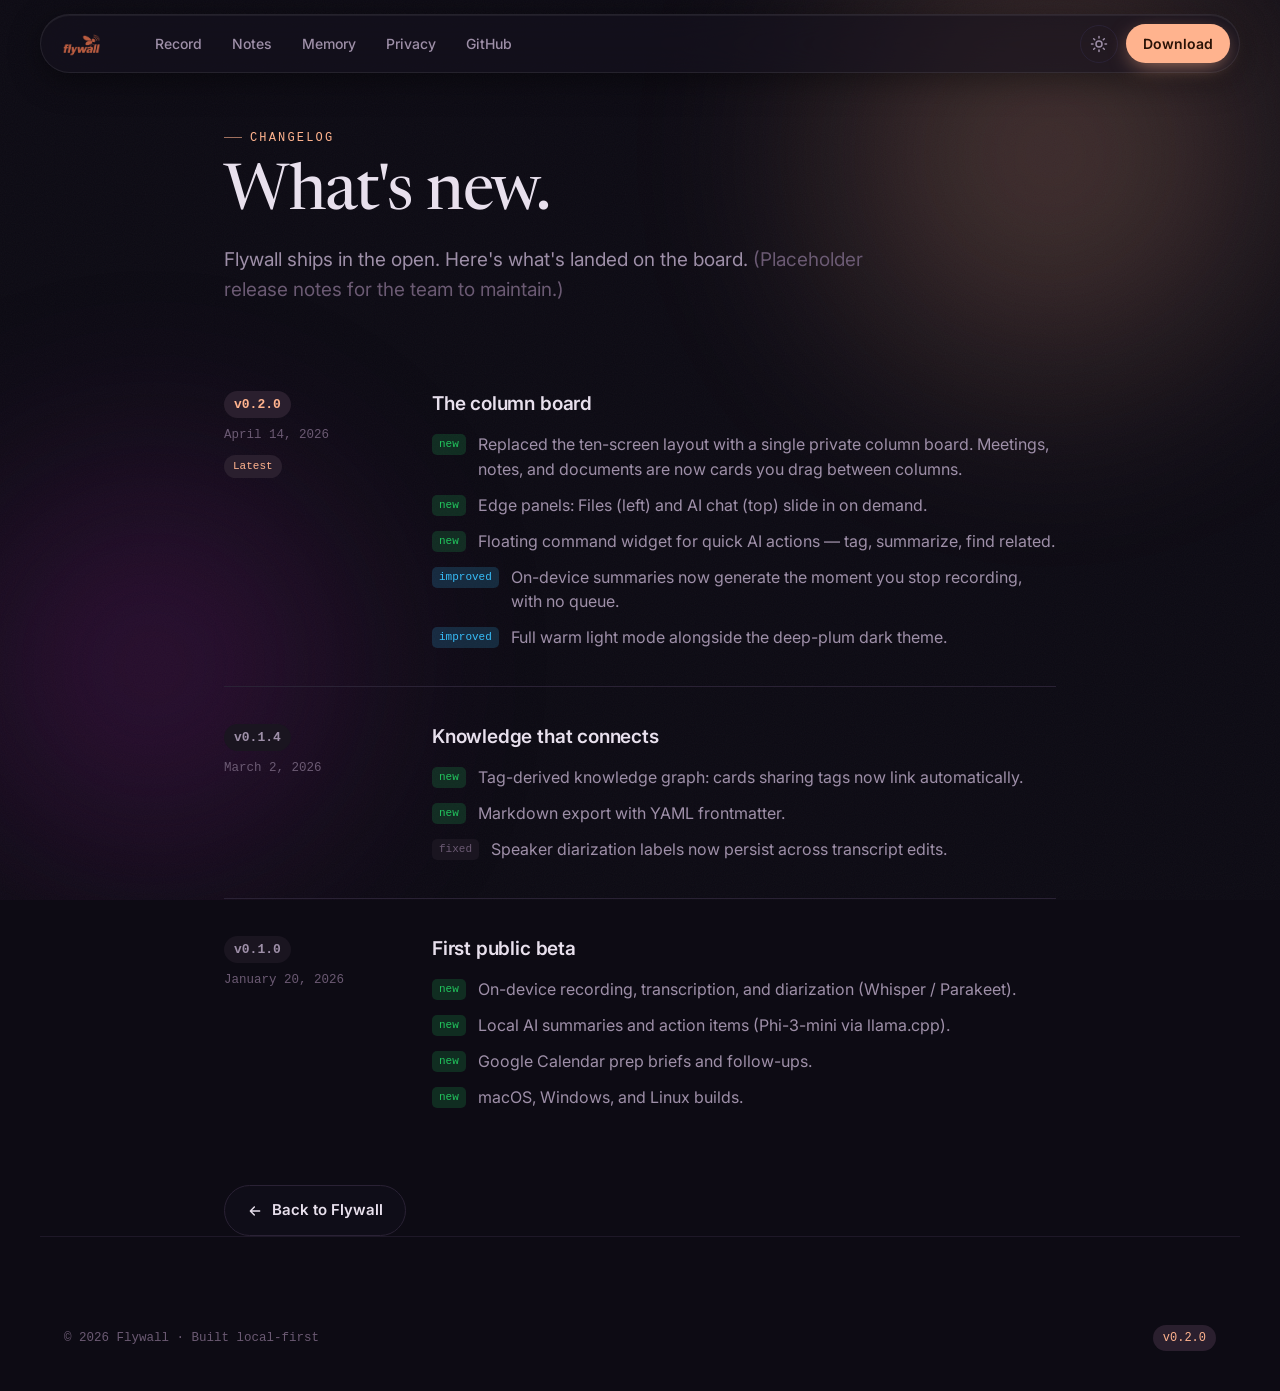
==== changelog.html @ 9d77bcee "Add Flywall marketing/download site Static HTML site (index, download, privacy, changelog) plus css/" ====
<!DOCTYPE html>
<html lang="en" data-theme="dark">
<head>
  <meta charset="UTF-8" />
  <meta name="viewport" content="width=device-width, initial-scale=1.0" />
  <title>Changelog — Flywall</title>
  <meta name="description" content="What's new in Flywall — release notes for the local-first meeting workspace." />
  <link rel="icon" type="image/png" href="assets/fly-icon.png" />
  <link rel="preconnect" href="https://fonts.googleapis.com" />
  <link rel="preconnect" href="https://fonts.gstatic.com" crossorigin />
  <link href="https://fonts.googleapis.com/css2?family=Inter:opsz,wght@14..32,400;14..32,500;14..32,600;14..32,700&family=Newsreader:ital,opsz,wght@0,6..72,300..600;1,6..72,300..500&display=swap" rel="stylesheet" />
  <link rel="stylesheet" href="css/tokens.css" />
  <link rel="stylesheet" href="css/site.css" />
  <style>
    .doc { max-width: var(--maxw-narrow); margin-inline: auto; padding-top: calc(var(--nav-h) + 56px); }
    .doc h1 { font-family: var(--font-display); font-weight: 440; font-size: clamp(38px,6vw,64px); letter-spacing:-0.02em; }
    .doc .lead { color: var(--text-secondary); font-size: 19px; margin-top: 18px; max-width: 56ch; line-height:1.6; }
    .rel { display:grid; grid-template-columns: 180px 1fr; gap: 28px; padding: 36px 0; border-top: 1px solid var(--border-default); }
    .rel:first-of-type { border-top: none; }
    .rel-side { position: sticky; top: 110px; align-self: start; }
    .rel-ver { display:inline-flex; align-items:center; gap:8px; font-family: var(--font-mono); font-size:14px; font-weight:600; }
    .rel-ver .ver-badge { font-size:13px; }
    .rel-date { font-family: var(--font-mono); font-size:12.5px; color: var(--text-tertiary); margin-top:8px; }
    .rel-tag { display:inline-block; margin-top:10px; font-family:var(--font-mono); font-size:11px; padding:3px 9px; border-radius:var(--radius-full); }
    .rel-tag.latest { background: var(--accent-muted); color: var(--accent-primary); }
    .rel h3 { font-size:19px; font-weight:600; margin-bottom:14px; letter-spacing:-0.01em; }
    .rel ul { display:flex; flex-direction:column; gap:11px; }
    .rel li { display:flex; gap:12px; color: var(--text-secondary); line-height:1.55; }
    .rel li .k { font-family: var(--font-mono); font-size:11px; padding:2px 7px; border-radius:5px; flex-shrink:0; height:fit-content; margin-top:2px; }
    .k.new { background: color-mix(in oklch, var(--accent-success) 18%, transparent); color: var(--accent-success); }
    .k.imp { background: color-mix(in oklch, var(--accent-info) 18%, transparent); color: var(--accent-info); }
    .k.fix { background: var(--bg-subtle); color: var(--text-tertiary); }
    @media (max-width:600px){ .rel{ grid-template-columns:1fr; gap:14px; } .rel-side{ position:static; } }
  </style>
</head>
<body>
<svg width="0" height="0" style="position:absolute" aria-hidden="true"><defs>
  <symbol id="i-sun" viewBox="0 0 24 24" fill="none" stroke="currentColor" stroke-width="2" stroke-linecap="round" stroke-linejoin="round"><circle cx="12" cy="12" r="4"/><path d="M12 2v2M12 20v2M4.9 4.9l1.4 1.4M17.7 17.7l1.4 1.4M2 12h2M20 12h2M4.9 19.1l1.4-1.4M17.7 6.3l1.4-1.4"/></symbol>
  <symbol id="i-moon" viewBox="0 0 24 24" fill="none" stroke="currentColor" stroke-width="2" stroke-linecap="round" stroke-linejoin="round"><path d="M21 12.8A9 9 0 1 1 11.2 3a7 7 0 0 0 9.8 9.8z"/></symbol>
  <symbol id="i-arrow" viewBox="0 0 24 24" fill="none" stroke="currentColor" stroke-width="2.1" stroke-linecap="round" stroke-linejoin="round"><path d="M5 12h14m0 0-6-6m6 6-6 6"/></symbol>
</defs></svg>

<div class="orbs" aria-hidden="true"><div class="orb orb--peach"></div><div class="orb orb--purple"></div></div>

<header class="nav glass" id="nav">
  <div class="nav-left">
    <a class="brand" href="index.html" aria-label="Flywall home"><img class="brand-logo" src="assets/flywall-logo.png" alt="Flywall" /></a>
    <nav class="nav-links" aria-label="Primary">
      <a href="index.html#record">Record</a><a href="index.html#notes">Notes</a><a href="index.html#memory">Memory</a><a href="index.html#privacy">Privacy</a><a href="#">GitHub</a>
    </nav>
  </div>
  <div class="nav-right">
    <button class="theme-toggle" id="themeToggle" aria-label="Toggle theme"><svg class="sun"><use href="#i-sun"/></svg><svg class="moon"><use href="#i-moon"/></svg></button>
    <a class="btn btn-primary" href="download.html">Download</a>
  </div>
</header>

<main class="container doc">
  <span class="eyebrow">Changelog</span>
  <h1 class="h-display" style="margin-top:14px;">What's new.</h1>
  <p class="lead">Flywall ships in the open. Here's what's landed on the board. <span style="color:var(--text-tertiary)">(Placeholder release notes for the team to maintain.)</span></p>

  <div style="margin-top:48px;">
    <div class="rel">
      <div class="rel-side">
        <div class="rel-ver"><span class="ver-badge">v0.2.0</span></div>
        <div class="rel-date">April 14, 2026</div>
        <span class="rel-tag latest">Latest</span>
      </div>
      <div>
        <h3>The column board</h3>
        <ul>
          <li><span class="k new">new</span><span>Replaced the ten-screen layout with a single private column board. Meetings, notes, and documents are now cards you drag between columns.</span></li>
          <li><span class="k new">new</span><span>Edge panels: Files (left) and AI chat (top) slide in on demand.</span></li>
          <li><span class="k new">new</span><span>Floating command widget for quick AI actions — tag, summarize, find related.</span></li>
          <li><span class="k imp">improved</span><span>On-device summaries now generate the moment you stop recording, with no queue.</span></li>
          <li><span class="k imp">improved</span><span>Full warm light mode alongside the deep-plum dark theme.</span></li>
        </ul>
      </div>
    </div>

    <div class="rel">
      <div class="rel-side">
        <div class="rel-ver"><span class="ver-badge" style="background:var(--bg-subtle);color:var(--text-secondary)">v0.1.4</span></div>
        <div class="rel-date">March 2, 2026</div>
      </div>
      <div>
        <h3>Knowledge that connects</h3>
        <ul>
          <li><span class="k new">new</span><span>Tag-derived knowledge graph: cards sharing tags now link automatically.</span></li>
          <li><span class="k new">new</span><span>Markdown export with YAML frontmatter.</span></li>
          <li><span class="k fix">fixed</span><span>Speaker diarization labels now persist across transcript edits.</span></li>
        </ul>
      </div>
    </div>

    <div class="rel">
      <div class="rel-side">
        <div class="rel-ver"><span class="ver-badge" style="background:var(--bg-subtle);color:var(--text-secondary)">v0.1.0</span></div>
        <div class="rel-date">January 20, 2026</div>
      </div>
      <div>
        <h3>First public beta</h3>
        <ul>
          <li><span class="k new">new</span><span>On-device recording, transcription, and diarization (Whisper / Parakeet).</span></li>
          <li><span class="k new">new</span><span>Local AI summaries and action items (Phi-3-mini via llama.cpp).</span></li>
          <li><span class="k new">new</span><span>Google Calendar prep briefs and follow-ups.</span></li>
          <li><span class="k new">new</span><span>macOS, Windows, and Linux builds.</span></li>
        </ul>
      </div>
    </div>
  </div>

  <p style="margin-top:40px;"><a class="btn btn-ghost" href="index.html"><svg width="16" height="16" style="transform:rotate(180deg)"><use href="#i-arrow"/></svg>Back to Flywall</a></p>
</main>

<footer class="footer container">
  <div class="footer-bottom" style="border-top:none;margin-top:24px;padding-top:0;">
    <span class="mono">© 2026 Flywall · Built local-first</span>
    <span class="ver-badge">v0.2.0</span>
  </div>
</footer>

<script>
  (function () {
    var root = document.documentElement;
    try { var s = localStorage.getItem('fw-theme'); if (s) root.setAttribute('data-theme', s); } catch (e) {}
    var nav = document.getElementById('nav');
    var onS = function () { nav.classList.toggle('is-scrolled', window.scrollY > 40); };
    onS(); window.addEventListener('scroll', onS, { passive: true });
    document.getElementById('themeToggle').addEventListener('click', function () {
      var n = root.getAttribute('data-theme') === 'light' ? 'dark' : 'light';
      root.setAttribute('data-theme', n);
      try { localStorage.setItem('fw-theme', n); } catch (e) {}
    });
  })();
</script>
</body>
</html>
---- css/tokens.css ----
/* ============================================================
   FLYWALL — Design tokens
   Pulled directly from the app's design system (02-flywall-ux-spec.md).
   Dark-first, with a warm light alternate. Toggle via [data-theme] on <html>.
   ============================================================ */

/* ---- DARK (primary site theme) ---- */
:root,
[data-theme="dark"] {
  /* Backgrounds */
  --bg-canvas: #0d0b14;          /* deep near-black plum — the "desk" */
  --bg-surface: #16121e;         /* cards, panels */
  --bg-surface-hover: #1e1828;
  --bg-subtle: #1a1520;
  --bg-elevated: #201a2a;

  /* Text */
  --text-primary: #e8e0ed;
  --text-secondary: #9e8fa8;
  --text-tertiary: #6b5a73;
  --text-inverse: #0d0b14;

  /* Accents (shared, tuned per theme) */
  --accent-primary: #FFB38E;     /* PEACH — the signature color */
  --accent-hover: #FFC4A8;
  --accent-muted: #2a1f2e;       /* soft peach-on-dark fill */
  --brand-terracotta: #C0633D;   /* logo burnt-orange / wordmark */
  --brand-purple: #701974;       /* deep magenta-purple — ambient glow */
  --accent-info: #38BDF8;
  --accent-success: #22C55E;
  --accent-danger: #EF4444;

  /* Borders */
  --border-default: #2a2235;
  --border-subtle: #1e1828;
  --border-focus: #FFB38E;

  /* Shadows */
  --shadow-card: 0 10px 25px -5px rgba(0, 0, 0, 0.4);
  --shadow-elevated: 0 20px 40px -8px rgba(0, 0, 0, 0.6);
  --shadow-toolbar: 0 8px 32px rgba(0, 0, 0, 0.4);

  /* Glass */
  --glass-bg: rgba(22, 18, 30, 0.62);
  --glass-bg-strong: rgba(13, 11, 20, 0.78);
  --glass-border: rgba(255, 255, 255, 0.08);
  --glass-shadow: 0 8px 32px rgba(0, 0, 0, 0.4), inset 0 1px 0 rgba(255, 255, 255, 0.06);

  /* Canvas */
  --canvas-grid-dot: rgba(150, 122, 160, 0.16);

  /* Knowledge-graph node colours (peach / green / terracotta family — no blue/violet) */
  --node-meeting: #3fae73;   /* green */
  --node-note: #FFB38E;      /* peach */
  --node-doc: #C0633D;       /* terracotta */
  --node-theme: #b9907a;     /* warm taupe (tags / themes) */

  /* Orb opacities */
  --orb-peach: 0.30;
  --orb-purple: 0.42;

  color-scheme: dark;
}

/* ---- LIGHT (warm alternate) ---- */
[data-theme="light"] {
  --bg-canvas: #FCFBF9;          /* warm off-white */
  --bg-surface: #FFFFFF;
  --bg-surface-hover: #F8F7F5;
  --bg-subtle: #F1ECE6;
  --bg-elevated: #FFFFFF;

  --text-primary: #1A1320;
  --text-secondary: #5C5165;
  --text-tertiary: #968AA0;
  --text-inverse: #FFFFFF;

  --accent-primary: #FF9A6B;     /* slightly deeper peach for contrast on white */
  --accent-hover: #F4854F;
  --accent-muted: #FFF1E9;
  --brand-terracotta: #C0633D;
  --brand-purple: #701974;
  --accent-info: #0EA5E9;
  --accent-success: #16A34A;
  --accent-danger: #EF4444;

  --border-default: #ECE6E0;
  --border-subtle: #F4F0EB;
  --border-focus: #FF9A6B;

  --shadow-card: 0 10px 25px -8px rgba(70, 40, 30, 0.10);
  --shadow-elevated: 0 24px 50px -12px rgba(70, 40, 30, 0.16);
  --shadow-toolbar: 0 8px 32px rgba(70, 40, 30, 0.12);

  --glass-bg: rgba(255, 255, 255, 0.66);
  --glass-bg-strong: rgba(255, 255, 255, 0.82);
  --glass-border: rgba(255, 255, 255, 0.7);
  --glass-shadow: 0 8px 32px rgba(70, 40, 30, 0.12), inset 0 1px 0 rgba(255, 255, 255, 0.7);

  --canvas-grid-dot: rgba(160, 140, 120, 0.22);

  --node-meeting: #2E8B57;   /* green */
  --node-note: #E89A6E;      /* peach (deeper for white bg) */
  --node-doc: #C0633D;       /* terracotta */
  --node-theme: #A9805F;     /* warm taupe */

  --orb-peach: 0.34;
  --orb-purple: 0.16;

  color-scheme: light;
}

/* ---- Non-color tokens (shared) ---- */
:root {
  --font-display: "Newsreader", Georgia, "Times New Roman", serif;
  --font-sans: "Inter", -apple-system, BlinkMacSystemFont, "Segoe UI", system-ui, sans-serif;
  --font-mono: "SF Mono", "Cascadia Code", "JetBrains Mono", ui-monospace, Consolas, monospace;

  /* Radii */
  --radius-sm: 6px;
  --radius-md: 8px;
  --radius-lg: 12px;
  --radius-xl: 16px;
  --radius-2xl: 24px;
  --radius-full: 9999px;

  /* Spacing — 4px base */
  --space-1: 4px;   --space-2: 8px;   --space-3: 12px;  --space-4: 16px;
  --space-5: 20px;  --space-6: 24px;  --space-8: 32px;  --space-10: 40px;
  --space-12: 48px; --space-16: 64px; --space-20: 80px; --space-24: 96px;
  --space-32: 128px;

  /* Motion */
  --ease-smooth: cubic-bezier(0.32, 0.72, 0, 1);
  --ease-spring: cubic-bezier(0.34, 1.56, 0.64, 1);
  --t-fast: 120ms var(--ease-smooth);
  --t-normal: 200ms var(--ease-smooth);
  --t-smooth: 320ms var(--ease-smooth);
  --t-spring: 420ms var(--ease-spring);

  /* Layout */
  --maxw: 1200px;
  --maxw-narrow: 880px;
  --nav-h: 64px;
}

/* ============================================================ Reset ======== */
*, *::before, *::after { box-sizing: border-box; }
* { margin: 0; }
html { -webkit-text-size-adjust: 100%; scroll-behavior: smooth; }

body {
  font-family: var(--font-sans);
  background: var(--bg-canvas);
  color: var(--text-primary);
  line-height: 1.5;
  -webkit-font-smoothing: antialiased;
  text-rendering: optimizeLegibility;
  overflow-x: hidden;
  transition: background 480ms var(--ease-smooth), color 480ms var(--ease-smooth);
}

img, svg, canvas { display: block; max-width: 100%; }
a { color: inherit; text-decoration: none; }
button { font: inherit; color: inherit; cursor: pointer; background: none; border: none; }
ul { list-style: none; padding: 0; }
:focus-visible {
  outline: 2px solid var(--accent-primary);
  outline-offset: 3px;
  border-radius: 4px;
}

/* ============================================================ Glass ======== */
.glass {
  background: var(--glass-bg);
  -webkit-backdrop-filter: blur(24px) saturate(1.4);
  backdrop-filter: blur(24px) saturate(1.4);
  border: 1px solid var(--glass-border);
  box-shadow: var(--glass-shadow);
}
.glass-strong {
  background: var(--glass-bg-strong);
  -webkit-backdrop-filter: blur(32px) saturate(1.6);
  backdrop-filter: blur(32px) saturate(1.6);
  border: 1px solid var(--glass-border);
  box-shadow: var(--glass-shadow);
}
@supports not ((-webkit-backdrop-filter: blur(1px)) or (backdrop-filter: blur(1px))) {
  .glass, .glass-strong { background: var(--bg-surface); }
}

/* mono helper */
.mono { font-family: var(--font-mono); font-variant-ligatures: none; }
---- css/site.css ----
/* ============================================================
   FLYWALL — Site layout & components
   ============================================================ */

/* -------- Ambient gradient orbs (the Flywall atmosphere) -------- */
.orbs {
  position: fixed;
  inset: 0;
  z-index: -2;
  overflow: hidden;
  pointer-events: none;
}
.orb {
  position: absolute;
  border-radius: 50%;
  filter: blur(90px);
  will-change: transform;
}
.orb--peach {
  width: 52vw; height: 52vw;
  top: -14vw; right: -8vw;
  background: radial-gradient(circle at 50% 50%, var(--accent-primary), transparent 68%);
  opacity: var(--orb-peach);
  animation: drift1 26s var(--ease-smooth) infinite alternate;
}
.orb--purple {
  width: 48vw; height: 48vw;
  top: 28vw; left: -12vw;
  background: radial-gradient(circle at 50% 50%, var(--brand-purple), transparent 66%);
  opacity: var(--orb-purple);
  animation: drift2 32s var(--ease-smooth) infinite alternate;
}
.orb--peach2 {
  width: 36vw; height: 36vw;
  top: 130vh; right: 4vw;
  background: radial-gradient(circle at 50% 50%, var(--accent-primary), transparent 70%);
  opacity: calc(var(--orb-peach) * 0.7);
  animation: drift1 30s var(--ease-smooth) infinite alternate-reverse;
}
@keyframes drift1 { to { transform: translate3d(-6vw, 5vh, 0) scale(1.12); } }
@keyframes drift2 { to { transform: translate3d(7vw, -4vh, 0) scale(1.08); } }

/* subtle film grain over everything for depth */
body::after {
  content: "";
  position: fixed; inset: 0; z-index: -1; pointer-events: none;
  opacity: .035;
  background-image: url("data:image/svg+xml,%3Csvg xmlns='http://www.w3.org/2000/svg' width='160' height='160'%3E%3Cfilter id='n'%3E%3CfeTurbulence type='fractalNoise' baseFrequency='.9' numOctaves='2'/%3E%3C/filter%3E%3Crect width='100%25' height='100%25' filter='url(%23n)'/%3E%3C/svg%3E");
}

/* -------- Layout primitives -------- */
.container { width: 100%; max-width: var(--maxw); margin-inline: auto; padding-inline: var(--space-6); }
.section { padding-block: clamp(72px, 12vh, 140px); position: relative; }
.section--tight { padding-block: clamp(56px, 8vh, 96px); }

.eyebrow {
  font-family: var(--font-mono);
  font-size: 12px;
  letter-spacing: 0.18em;
  text-transform: uppercase;
  color: var(--accent-primary);
  display: inline-flex; align-items: center; gap: 8px;
}
.eyebrow::before {
  content: ""; width: 18px; height: 1px; background: var(--accent-primary); opacity: .6;
}

.h-display {
  font-family: var(--font-display);
  font-weight: 430;
  letter-spacing: -0.02em;
  line-height: 1.04;
  color: var(--text-primary);
  text-wrap: balance;
}
.h-display em { font-style: italic; color: var(--accent-primary); }

.section-title {
  font-family: var(--font-display);
  font-weight: 440;
  font-size: clamp(30px, 4.4vw, 52px);
  letter-spacing: -0.02em;
  line-height: 1.08;
  text-wrap: balance;
}
.section-lede {
  font-size: clamp(16px, 1.5vw, 19px);
  color: var(--text-secondary);
  max-width: 56ch;
  line-height: 1.6;
  text-wrap: pretty;
}

/* -------- Buttons -------- */
.btn {
  display: inline-flex; align-items: center; justify-content: center; gap: 9px;
  padding: 13px 22px;
  border-radius: var(--radius-full);
  font-size: 15px; font-weight: 600;
  transition: transform var(--t-fast), background var(--t-normal), box-shadow var(--t-normal), border-color var(--t-normal);
  white-space: nowrap;
}
.btn:active { transform: scale(0.97); }
.btn-primary {
  background: var(--accent-primary);
  color: #2a1206;
  box-shadow: 0 6px 22px -6px color-mix(in oklch, var(--accent-primary) 70%, transparent);
}
.btn-primary:hover {
  background: var(--accent-hover);
  box-shadow: 0 10px 34px -6px color-mix(in oklch, var(--accent-primary) 85%, transparent), 0 0 0 1px color-mix(in oklch, var(--accent-primary) 40%, transparent);
  transform: translateY(-2px);
}
.btn-ghost {
  color: var(--text-primary);
  border: 1px solid var(--border-default);
  background: color-mix(in oklch, var(--bg-surface) 40%, transparent);
}
.btn-ghost:hover { border-color: var(--text-tertiary); background: var(--bg-surface-hover); transform: translateY(-2px); }
.btn .kbd {
  font-family: var(--font-mono); font-size: 12px; font-weight: 500;
  padding: 2px 6px; border-radius: 5px;
  background: rgba(0,0,0,.14); color: inherit;
}
.btn-ghost .kbd { background: var(--bg-subtle); }

/* -------- Trust ticks -------- */
.ticks { display: flex; flex-wrap: wrap; gap: 10px 22px; align-items: center; }
.tick {
  display: inline-flex; align-items: center; gap: 7px;
  font-family: var(--font-mono); font-size: 12.5px; letter-spacing: .01em;
  color: var(--text-secondary);
}
.tick svg { width: 14px; height: 14px; color: var(--accent-success); flex-shrink: 0; }

/* ============================================================ NAV ========= */
.nav {
  position: fixed; top: 14px; left: 50%; transform: translateX(-50%);
  z-index: 900;
  width: calc(100% - 28px); max-width: var(--maxw);
  border-radius: var(--radius-full);
  padding: 9px 9px 9px 18px;
  display: flex; align-items: center; justify-content: space-between;
  transition: padding var(--t-smooth), top var(--t-smooth), box-shadow var(--t-smooth), width var(--t-smooth);
}
.nav.is-scrolled { top: 8px; width: min(calc(100% - 28px), 940px); box-shadow: var(--shadow-toolbar); }
.nav-left { display: flex; align-items: center; gap: 38px; }
.brand { display: inline-flex; align-items: center; gap: 9px; }
.brand-logo { height: 26px; width: auto; }
.footer-brand .brand-logo { height: 30px; }
[data-theme="dark"] .brand-logo { /* terracotta logo reads fine on dark plum */ }
.nav-links { display: flex; align-items: center; gap: 4px; }
.nav-links a {
  font-size: 14px; font-weight: 500; color: var(--text-secondary);
  padding: 8px 13px; border-radius: var(--radius-sm);
  transition: color var(--t-fast), background var(--t-fast);
}
.nav-links a:hover { color: var(--text-primary); background: var(--bg-surface-hover); }
.nav-links a.active { color: var(--accent-primary); }
.nav-right { display: flex; align-items: center; gap: 8px; }
.theme-toggle {
  width: 38px; height: 38px; border-radius: var(--radius-full);
  display: grid; place-items: center;
  color: var(--text-secondary);
  border: 1px solid var(--border-default);
  transition: color var(--t-fast), background var(--t-fast), transform var(--t-fast);
}
.theme-toggle:hover { color: var(--text-primary); background: var(--bg-surface-hover); }
.theme-toggle svg { width: 18px; height: 18px; }
.theme-toggle .moon { display: none; }
[data-theme="light"] .theme-toggle .moon { display: block; }
[data-theme="light"] .theme-toggle .sun { display: none; }
.nav .btn { padding: 9px 17px; font-size: 14px; }
.nav-burger { display: none; }

/* ============================================================ HERO ======== */
.hero { padding-top: calc(var(--nav-h) + 64px); padding-bottom: 40px; position: relative; }
.hero-inner { display: grid; gap: clamp(40px, 6vh, 72px); }
.hero-copy { max-width: 760px; margin-inline: auto; text-align: center; }
.hero h1 {
  font-size: clamp(42px, 7.2vw, 88px);
  margin-top: 22px;
}
.hero .sub {
  font-size: clamp(17px, 1.9vw, 21px);
  color: var(--text-secondary);
  max-width: 60ch; margin: 22px auto 0;
  line-height: 1.55; text-wrap: pretty;
}
.hero-cta { display: flex; gap: 14px; justify-content: center; flex-wrap: wrap; margin-top: 34px; }
.hero-sub-os { margin-top: 12px; font-size: 13px; color: var(--text-tertiary); }
.hero-sub-os a { color: var(--text-secondary); border-bottom: 1px solid var(--border-default); padding-bottom: 1px; }
.hero-sub-os a:hover { color: var(--accent-primary); border-color: var(--accent-primary); }
.hero .ticks { justify-content: center; margin-top: 30px; }

/* the soundwave motif beside the eyebrow */
.wave { display: inline-flex; align-items: center; gap: 3px; height: 14px; }
.wave i {
  width: 3px; border-radius: 2px; background: var(--accent-primary);
  animation: wavepulse 1.4s var(--ease-smooth) infinite;
}
.wave i:nth-child(1){ height: 5px; animation-delay: 0s; }
.wave i:nth-child(2){ height: 9px; animation-delay: .15s; }
.wave i:nth-child(3){ height: 14px; animation-delay: .3s; }
@keyframes wavepulse { 0%,100%{ transform: scaleY(.5); opacity:.5 } 50%{ transform: scaleY(1); opacity:1 } }

/* ============================================================ Problem ===== */
.shift { text-align: center; }
.shift-grid {
  display: grid; grid-template-columns: 1fr auto 1fr; gap: clamp(20px, 4vw, 64px);
  align-items: center; margin-top: 52px; text-align: left;
}
.shift-card { max-width: 38ch; }
.shift-card .k {
  font-family: var(--font-mono); font-size: 12px; letter-spacing: .12em; text-transform: uppercase;
  color: var(--text-tertiary); margin-bottom: 12px; display: block;
}
.shift-card.pain .k { color: var(--accent-danger); }
.shift-card.fix .k { color: var(--accent-success); }
.shift-card h3 { font-size: 21px; font-weight: 600; margin-bottom: 8px; letter-spacing: -0.01em; }
.shift-card p { color: var(--text-secondary); line-height: 1.6; }
.shift-arrow { color: var(--text-tertiary); }
.shift-arrow svg { width: 40px; height: 40px; }

/* ============================================================ Section head = */
.sec-head { max-width: 62ch; }
.sec-head.center { margin-inline: auto; text-align: center; }
.sec-head .eyebrow { margin-bottom: 18px; }
.sec-head .section-lede { margin-top: 18px; }
.sec-head.center .section-lede { margin-inline: auto; }

/* ============================================================ How it works = */
.how { position: relative; }
.how-layout { display: grid; grid-template-columns: 1fr 1.15fr; gap: clamp(32px, 5vw, 72px); align-items: start; margin-top: 56px; }
.steps { display: flex; flex-direction: column; gap: 8px; position: sticky; top: 120px; }
.step {
  padding: 22px 24px; border-radius: var(--radius-lg);
  border: 1px solid transparent;
  transition: background var(--t-smooth), border-color var(--t-smooth);
  cursor: pointer;
}
.step.is-active { background: var(--bg-surface); border-color: var(--border-default); box-shadow: var(--shadow-card); }
.step-top { display: flex; align-items: center; gap: 12px; }
.step-num {
  font-family: var(--font-mono); font-size: 12px;
  width: 26px; height: 26px; border-radius: var(--radius-full);
  display: grid; place-items: center; flex-shrink: 0;
  border: 1px solid var(--border-default); color: var(--text-tertiary);
  transition: all var(--t-smooth);
}
.step.is-active .step-num { background: var(--accent-primary); color: #2a1206; border-color: transparent; }
.step h3 { font-size: 19px; font-weight: 600; letter-spacing: -0.01em; }
.step p { color: var(--text-secondary); line-height: 1.55; margin-top: 10px; padding-left: 38px;
  max-height: 0; opacity: 0; overflow: hidden; transition: max-height var(--t-smooth), opacity var(--t-smooth), margin var(--t-smooth); }
.step.is-active p { max-height: 120px; opacity: 1; }
.how-stage {
  position: sticky; top: 120px;
  aspect-ratio: 4 / 3;
  border-radius: var(--radius-xl);
  overflow: hidden;
}

/* ============================================================ Bento ======= */
.bento {
  display: grid; gap: 16px; margin-top: 52px;
  grid-template-columns: repeat(6, 1fr);
  grid-auto-rows: 200px;
}
.cell {
  position: relative; overflow: hidden;
  background: var(--bg-surface);
  border: 1px solid var(--border-default);
  border-radius: var(--radius-lg);
  padding: 24px;
  display: flex; flex-direction: column;
  transition: transform var(--t-smooth), border-color var(--t-smooth), box-shadow var(--t-smooth);
}
.cell:hover { transform: translateY(-4px); border-color: color-mix(in oklch, var(--accent-primary) 40%, var(--border-default)); box-shadow: var(--shadow-card); }
.cell h3 { font-size: 18px; font-weight: 600; letter-spacing: -0.01em; margin-bottom: 7px; }
.cell p { color: var(--text-secondary); font-size: 14.5px; line-height: 1.5; }
.cell .cell-copy { margin-top: auto; }
.cell-visual { flex: 1; position: relative; margin: -6px -6px 14px; min-height: 0; }
.cell-icon { width: 22px; height: 22px; color: var(--accent-primary); margin-bottom: 14px; }
/* spans */
.cell.w3 { grid-column: span 3; }
.cell.w2 { grid-column: span 2; }
.cell.w4 { grid-column: span 4; }
.cell.h2 { grid-row: span 2; }

/* ============================================================ Privacy ===== */
.privacy-band { position: relative; }
.privacy-slab {
  border-radius: var(--radius-2xl);
  padding: clamp(36px, 6vw, 80px);
  background:
    radial-gradient(120% 140% at 85% 0%, color-mix(in oklch, var(--brand-purple) 24%, transparent), transparent 60%),
    var(--bg-surface);
  border: 1px solid var(--border-default);
  overflow: hidden; position: relative;
}
.privacy-grid { display: grid; grid-template-columns: 1.1fr 1fr; gap: clamp(32px, 5vw, 64px); align-items: center; }
.privacy-points { margin-top: 28px; display: flex; flex-direction: column; gap: 14px; }
.privacy-point { display: flex; gap: 13px; align-items: flex-start; }
.privacy-point svg { width: 20px; height: 20px; color: var(--accent-success); flex-shrink: 0; margin-top: 2px; }
.privacy-point b { font-weight: 600; }
.privacy-point span { color: var(--text-secondary); }
.privacy-quote { font-family: var(--font-display); font-size: clamp(22px, 2.6vw, 30px); line-height: 1.32; letter-spacing: -0.01em; margin-top: 30px; text-wrap: balance; }

/* ============================================================ Personas ==== */
.personas { display: grid; grid-template-columns: repeat(4, 1fr); gap: 16px; margin-top: 48px; }
.persona {
  padding: 26px 24px; border-radius: var(--radius-lg);
  border: 1px solid var(--border-default); background: var(--bg-surface);
  transition: transform var(--t-smooth), border-color var(--t-smooth);
}
.persona:hover { transform: translateY(-4px); border-color: color-mix(in oklch, var(--accent-primary) 40%, var(--border-default)); }
.persona .glyph { width: 40px; height: 40px; border-radius: var(--radius-md); display: grid; place-items: center; background: var(--accent-muted); color: var(--accent-primary); margin-bottom: 18px; }
.persona .glyph svg { width: 21px; height: 21px; }
.persona h3 { font-size: 17px; font-weight: 600; margin-bottom: 7px; }
.persona p { color: var(--text-secondary); font-size: 14px; line-height: 1.5; }

/* ============================================================ Graph ======= */
.graph-band .privacy-grid { align-items: center; }
.graph-stage {
  aspect-ratio: 1 / 1; border-radius: var(--radius-xl);
  background: var(--bg-surface); border: 1px solid var(--border-default);
  position: relative; overflow: hidden;
}
.graph-legend { display: flex; flex-wrap: wrap; gap: 10px 18px; margin-top: 26px; }
.legend-item { display: inline-flex; align-items: center; gap: 8px; font-size: 13px; color: var(--text-secondary); font-family: var(--font-mono); }
.legend-dot { width: 10px; height: 10px; border-radius: 50%; }

/* ============================================================ FAQ ========= */
.faq { max-width: var(--maxw-narrow); margin-inline: auto; margin-top: 48px; }
.faq-item { border-bottom: 1px solid var(--border-default); }
.faq-q {
  width: 100%; text-align: left; display: flex; align-items: center; justify-content: space-between; gap: 20px;
  padding: 24px 4px; font-size: 18px; font-weight: 500; letter-spacing: -0.01em;
}
.faq-q:hover { color: var(--accent-primary); }
.faq-icon { flex-shrink: 0; width: 22px; height: 22px; position: relative; }
.faq-icon::before, .faq-icon::after { content: ""; position: absolute; background: currentColor; border-radius: 2px; transition: transform var(--t-smooth); }
.faq-icon::before { top: 10px; left: 3px; width: 16px; height: 2px; }
.faq-icon::after { top: 3px; left: 10px; width: 2px; height: 16px; }
.faq-item.open .faq-icon::after { transform: scaleY(0); }
.faq-a { max-height: 0; overflow: hidden; transition: max-height var(--t-smooth); }
.faq-a-inner { padding: 0 4px 26px; color: var(--text-secondary); line-height: 1.65; max-width: 70ch; }
.faq-a-inner a { color: var(--accent-primary); border-bottom: 1px solid currentColor; }

/* ============================================================ Final CTA === */
.finale { text-align: center; position: relative; padding-block: clamp(90px, 16vh, 180px); }
.finale::before {
  content: ""; position: absolute; inset: 0; z-index: -1;
  background: radial-gradient(60% 80% at 50% 60%, color-mix(in oklch, var(--accent-primary) 22%, transparent), transparent 70%);
}
.finale h2 { font-size: clamp(36px, 6vw, 72px); }
.finale .section-lede { margin: 22px auto 0; }
.finale .hero-cta { margin-top: 38px; }

/* ============================================================ Footer ====== */
.footer { border-top: 1px solid var(--border-subtle); padding-block: 64px 40px; }
.footer-top { display: grid; grid-template-columns: 1.6fr repeat(3, 1fr); gap: 40px; }
.footer-brand .brand { margin-bottom: 16px; }
.footer-brand p { color: var(--text-secondary); max-width: 32ch; font-size: 14px; line-height: 1.5; }
.footer-col h4 { font-size: 12px; letter-spacing: .08em; text-transform: uppercase; color: var(--text-tertiary); margin-bottom: 16px; font-family: var(--font-mono); font-weight: 500; }
.footer-col a { display: block; color: var(--text-secondary); font-size: 14.5px; padding: 5px 0; transition: color var(--t-fast); }
.footer-col a:hover { color: var(--accent-primary); }
.footer-bottom { display: flex; align-items: center; justify-content: space-between; gap: 16px; margin-top: 52px; padding-top: 26px; border-top: 1px solid var(--border-subtle); flex-wrap: wrap; }
.footer-bottom .mono { font-size: 12.5px; color: var(--text-tertiary); }
.ver-badge { font-family: var(--font-mono); font-size: 12px; padding: 4px 10px; border-radius: var(--radius-full); background: var(--accent-muted); color: var(--accent-primary); }

/* ============================================================ Reveals ===== */
.reveal { opacity: 0; transform: translateY(22px); transition: opacity .7s var(--ease-smooth), transform .7s var(--ease-smooth); }
.reveal.in { opacity: 1; transform: none; }
.reveal.d1 { transition-delay: .07s; } .reveal.d2 { transition-delay: .14s; }
.reveal.d3 { transition-delay: .21s; } .reveal.d4 { transition-delay: .28s; }
.reveal.d5 { transition-delay: .35s; } .reveal.d6 { transition-delay: .42s; }

/* ============================================================ Pillars ===== */
.pillar-chips { display: grid; grid-template-columns: repeat(3, 1fr); gap: 14px; margin-top: 44px; }
.pchip {
  display: flex; align-items: center; gap: 14px;
  padding: 20px 22px; border-radius: var(--radius-lg);
  border: 1px solid var(--border-default); background: var(--bg-surface);
  transition: transform var(--t-smooth), border-color var(--t-smooth), box-shadow var(--t-smooth);
}
.pchip:hover { transform: translateY(-4px); border-color: color-mix(in oklch, var(--accent-primary) 45%, var(--border-default)); box-shadow: var(--shadow-card); }
.pchip .pn { font-family: var(--font-mono); font-size: 12px; color: var(--text-tertiary); }
.pchip svg { width: 20px; height: 20px; color: var(--accent-primary); flex-shrink: 0; }
.pchip b { font-size: 15px; font-weight: 600; letter-spacing: -0.01em; }
.pchip.active { border-color: color-mix(in oklch, var(--accent-primary) 60%, transparent); }
.pchip.active .pn, .pchip.active b { color: var(--accent-primary); }

.pillar-grid { display: grid; grid-template-columns: 1fr 1.12fr; gap: clamp(36px, 6vw, 84px); align-items: center; }
.pillar-grid.reverse .pillar-copy { order: 2; }
.pillar-kicker { display: inline-flex; align-items: center; gap: 10px; font-family: var(--font-mono); font-size: 12.5px; letter-spacing: .08em; text-transform: uppercase; color: var(--accent-primary); margin-bottom: 18px; }
.pillar-kicker .pk-num { display: grid; place-items: center; width: 26px; height: 26px; border-radius: var(--radius-full); border: 1px solid color-mix(in oklch, var(--accent-primary) 45%, transparent); font-size: 11px; }
.pillar-copy .section-title { font-size: clamp(28px, 3.6vw, 42px); }
.pillar-copy .section-lede { margin-top: 18px; }
.pillar-points { margin-top: 26px; display: flex; flex-direction: column; gap: 14px; }
.pillar-points li { display: flex; gap: 13px; align-items: flex-start; color: var(--text-secondary); line-height: 1.5; }
.pillar-points svg { width: 19px; height: 19px; color: var(--accent-primary); flex-shrink: 0; margin-top: 2px; }
.pillar-points b { color: var(--text-primary); font-weight: 600; }

/* Pillar 3 — lead treatment */
.pillar-lead { position: relative; padding-block: clamp(80px, 13vh, 150px); }
.pillar-lead::before { content: ""; position: absolute; inset: 0; z-index: -1; background: radial-gradient(70% 60% at 80% 10%, color-mix(in oklch, var(--brand-purple) 20%, transparent), transparent 70%); }
.pillar-kicker.lead { font-size: 13px; }
.section-title.big { font-size: clamp(34px, 5.4vw, 64px); }
.memory-layout { display: grid; grid-template-columns: 0.82fr 1.18fr; gap: clamp(28px, 4vw, 56px); align-items: center; margin-top: 52px; }

.mem-pipeline { display: flex; flex-direction: column; gap: 12px; position: relative; padding: 28px; border-radius: var(--radius-xl); border: 1px solid var(--border-default); background: var(--bg-surface); }
.pipe-step { display: grid; grid-template-columns: auto 1fr; grid-template-rows: auto auto; column-gap: 14px; align-items: center; }
.pipe-ic { grid-row: span 2; width: 44px; height: 44px; border-radius: var(--radius-md); display: grid; place-items: center; background: var(--accent-muted); color: var(--accent-primary); }
.pipe-ic svg { width: 21px; height: 21px; }
.pipe-step b { font-size: 16px; font-weight: 600; align-self: end; }
.pipe-step span { font-size: 12.5px; color: var(--text-tertiary); font-family: var(--font-mono); align-self: start; }
.pipe-arrow { color: var(--text-tertiary); padding-left: 14px; height: 18px; display: flex; align-items: center; }
.pipe-arrow svg { width: 18px; height: 18px; transform: rotate(90deg); }
.pipe-seal { margin-top: 8px; display: inline-flex; align-items: center; gap: 7px; align-self: flex-start; font-size: 11.5px; color: var(--accent-success); padding: 6px 12px; border-radius: var(--radius-full); background: color-mix(in oklch, var(--accent-success) 12%, transparent); }

.memory-stage .app-window { box-shadow: var(--shadow-elevated); }
.mem-body { display: grid; grid-template-columns: 1.2fr 1fr; min-height: 320px; }
.mem-chat { padding: 22px 22px; border-right: 1px solid var(--border-subtle); display: flex; flex-direction: column; gap: 16px; justify-content: center; }
.mem-graph { position: relative; background: var(--bg-canvas); overflow: hidden; }

/* ============================================================ Mini features */
.mini-features { display: grid; grid-template-columns: repeat(4, 1fr); gap: 16px; margin-top: 44px; }
.mf { padding: 24px; border-radius: var(--radius-lg); border: 1px solid var(--border-default); background: var(--bg-surface); transition: transform var(--t-smooth), border-color var(--t-smooth); }
.mf:hover { transform: translateY(-4px); border-color: color-mix(in oklch, var(--accent-primary) 40%, var(--border-default)); }
.mf svg { width: 22px; height: 22px; color: var(--accent-primary); margin-bottom: 16px; }
.mf b { display: block; font-size: 16px; font-weight: 600; letter-spacing: -0.01em; margin-bottom: 6px; }
.mf p { color: var(--text-secondary); font-size: 14px; line-height: 1.5; }

/* ============================================================ Responsive == */
@media (max-width: 940px) {
  .pillar-chips { grid-template-columns: 1fr; }
  .pillar-grid, .pillar-grid.reverse { grid-template-columns: 1fr; }
  .pillar-grid.reverse .pillar-copy { order: 0; }
  .memory-layout { grid-template-columns: 1fr; }
  .mem-body { grid-template-columns: 1fr; }
  .mem-graph { min-height: 240px; }
  .mem-chat { border-right: none; border-bottom: 1px solid var(--border-subtle); }
  .mini-features { grid-template-columns: repeat(2, 1fr); }
}
@media (max-width: 940px) {
  .nav-links { display: none; }
  .nav-burger { display: grid; place-items: center; width: 38px; height: 38px; border-radius: var(--radius-full); border: 1px solid var(--border-default); color: var(--text-secondary); }
  .how-layout { grid-template-columns: 1fr; }
  .how-stage { position: relative; top: 0; }
  .steps { position: relative; top: 0; }
  .privacy-grid, .graph-band .privacy-grid { grid-template-columns: 1fr; }
  .bento { grid-template-columns: repeat(2, 1fr); grid-auto-rows: 190px; }
  .cell.w3, .cell.w4 { grid-column: span 2; }
  .cell.w2 { grid-column: span 1; }
  .personas { grid-template-columns: repeat(2, 1fr); }
  .footer-top { grid-template-columns: 1fr 1fr; }
}
@media (max-width: 600px) {
  .container { padding-inline: var(--space-5); }
  .shift-grid { grid-template-columns: 1fr; }
  .shift-arrow { transform: rotate(90deg); margin-inline: auto; }
  .bento { grid-template-columns: 1fr; }
  .cell.w2, .cell.w3, .cell.w4 { grid-column: span 1; }
  .cell.h2 { grid-row: span 1; }
  .personas { grid-template-columns: 1fr; }
  .mini-features { grid-template-columns: 1fr; }
  .footer-top { grid-template-columns: 1fr; gap: 28px; }
  .hero-cta .btn { flex: 1; }
}

/* ============================================================ Reduced motion */
@media (prefers-reduced-motion: reduce) {
  *, *::before, *::after { animation-duration: .001ms !important; animation-iteration-count: 1 !important; transition-duration: .001ms !important; scroll-behavior: auto !important; }
  .reveal { opacity: 1; transform: none; }
  .orb { animation: none; }
}
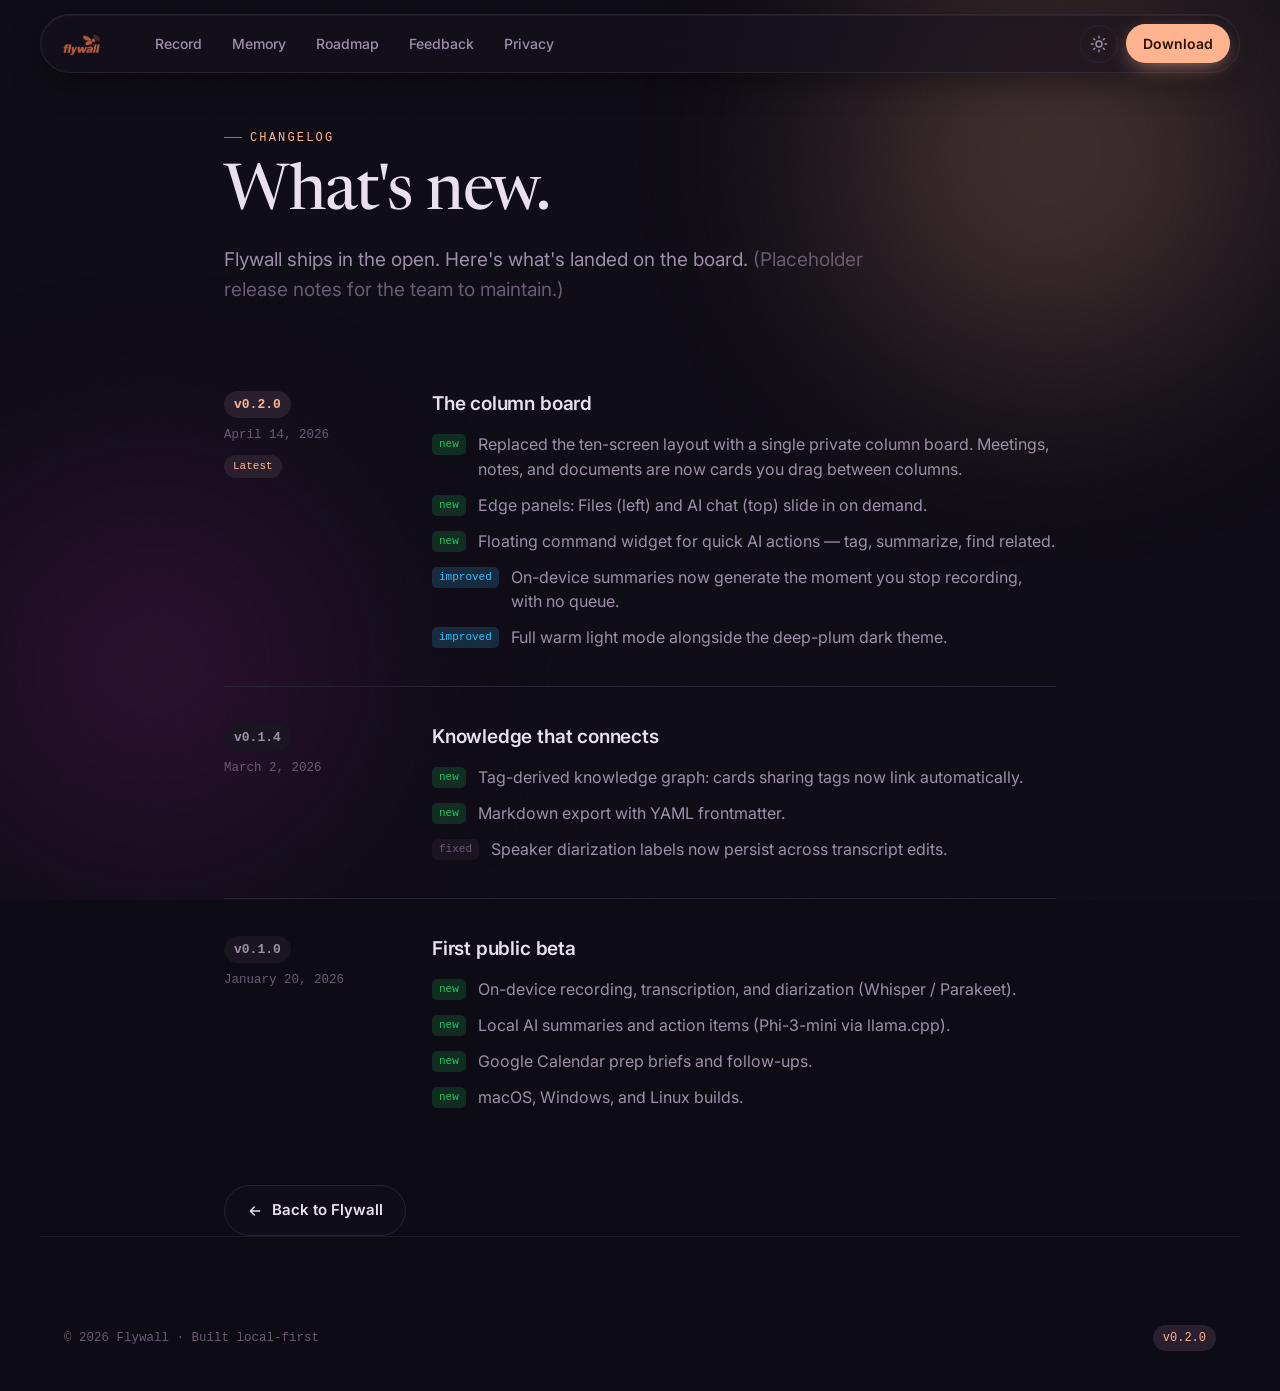
==== commit e9fe2e7a: "Reposition site around "a second you" + add roadmap & feedback pages Messaging: reframe the whole si" ====
--- a/changelog.html
+++ b/changelog.html
@@ -4,7 +4,7 @@
   <meta charset="UTF-8" />
   <meta name="viewport" content="width=device-width, initial-scale=1.0" />
   <title>Changelog — Flywall</title>
-  <meta name="description" content="What's new in Flywall — release notes for the local-first meeting workspace." />
+  <meta name="description" content="What's new in Flywall — release notes for a second you that sits in on every meeting, on-device." />
   <link rel="icon" type="image/png" href="assets/fly-icon.png" />
   <link rel="preconnect" href="https://fonts.googleapis.com" />
   <link rel="preconnect" href="https://fonts.gstatic.com" crossorigin />
@@ -46,7 +46,7 @@
   <div class="nav-left">
     <a class="brand" href="index.html" aria-label="Flywall home"><img class="brand-logo" src="assets/flywall-logo.png" alt="Flywall" /></a>
     <nav class="nav-links" aria-label="Primary">
-      <a href="index.html#record">Record</a><a href="index.html#notes">Notes</a><a href="index.html#memory">Memory</a><a href="index.html#privacy">Privacy</a><a href="#">GitHub</a>
+      <a href="index.html#record">Record</a><a href="index.html#memory">Memory</a><a href="roadmap.html">Roadmap</a><a href="feedback.html">Feedback</a><a href="index.html#privacy">Privacy</a>
     </nav>
   </div>
   <div class="nav-right">
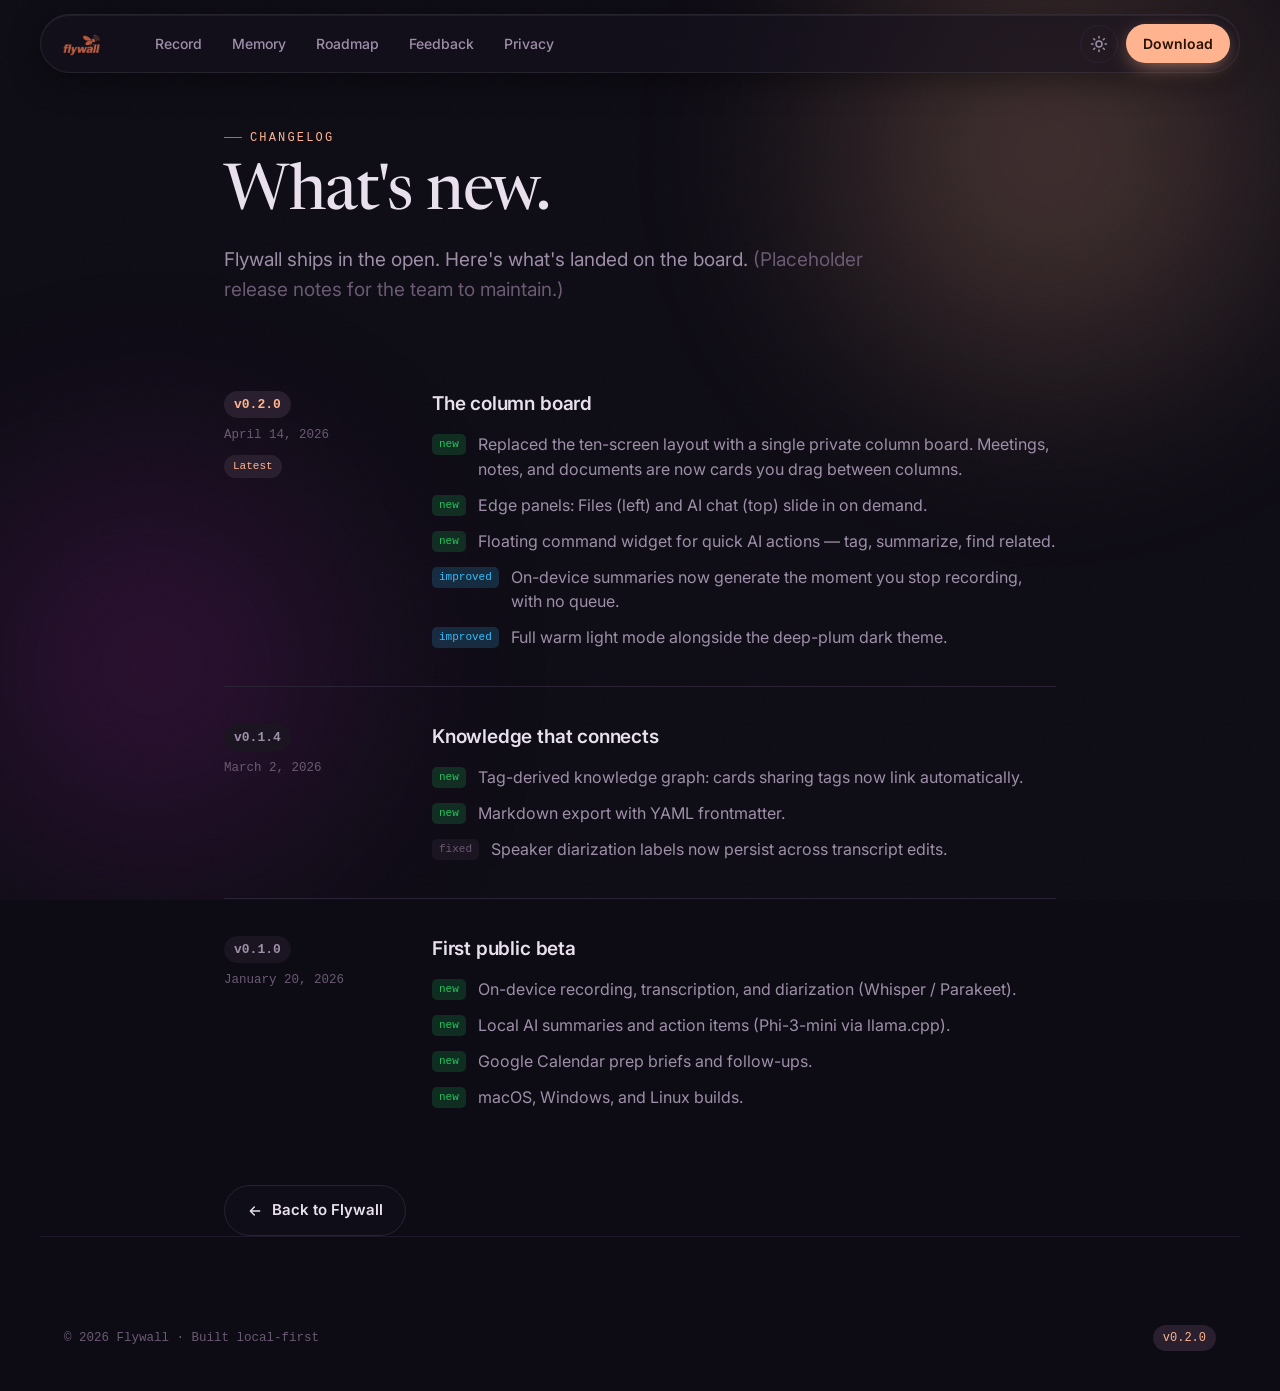
==== commit f4ac6bbe: "Broaden messaging: not just meetings — everything you learn Emphasize that Flywall captures all the " ====
--- a/changelog.html
+++ b/changelog.html
@@ -4,7 +4,7 @@
   <meta charset="UTF-8" />
   <meta name="viewport" content="width=device-width, initial-scale=1.0" />
   <title>Changelog — Flywall</title>
-  <meta name="description" content="What's new in Flywall — release notes for a second you that sits in on every meeting, on-device." />
+  <meta name="description" content="What's new in Flywall — release notes for a second you that captures everything you learn, on-device." />
   <link rel="icon" type="image/png" href="assets/fly-icon.png" />
   <link rel="preconnect" href="https://fonts.googleapis.com" />
   <link rel="preconnect" href="https://fonts.gstatic.com" crossorigin />
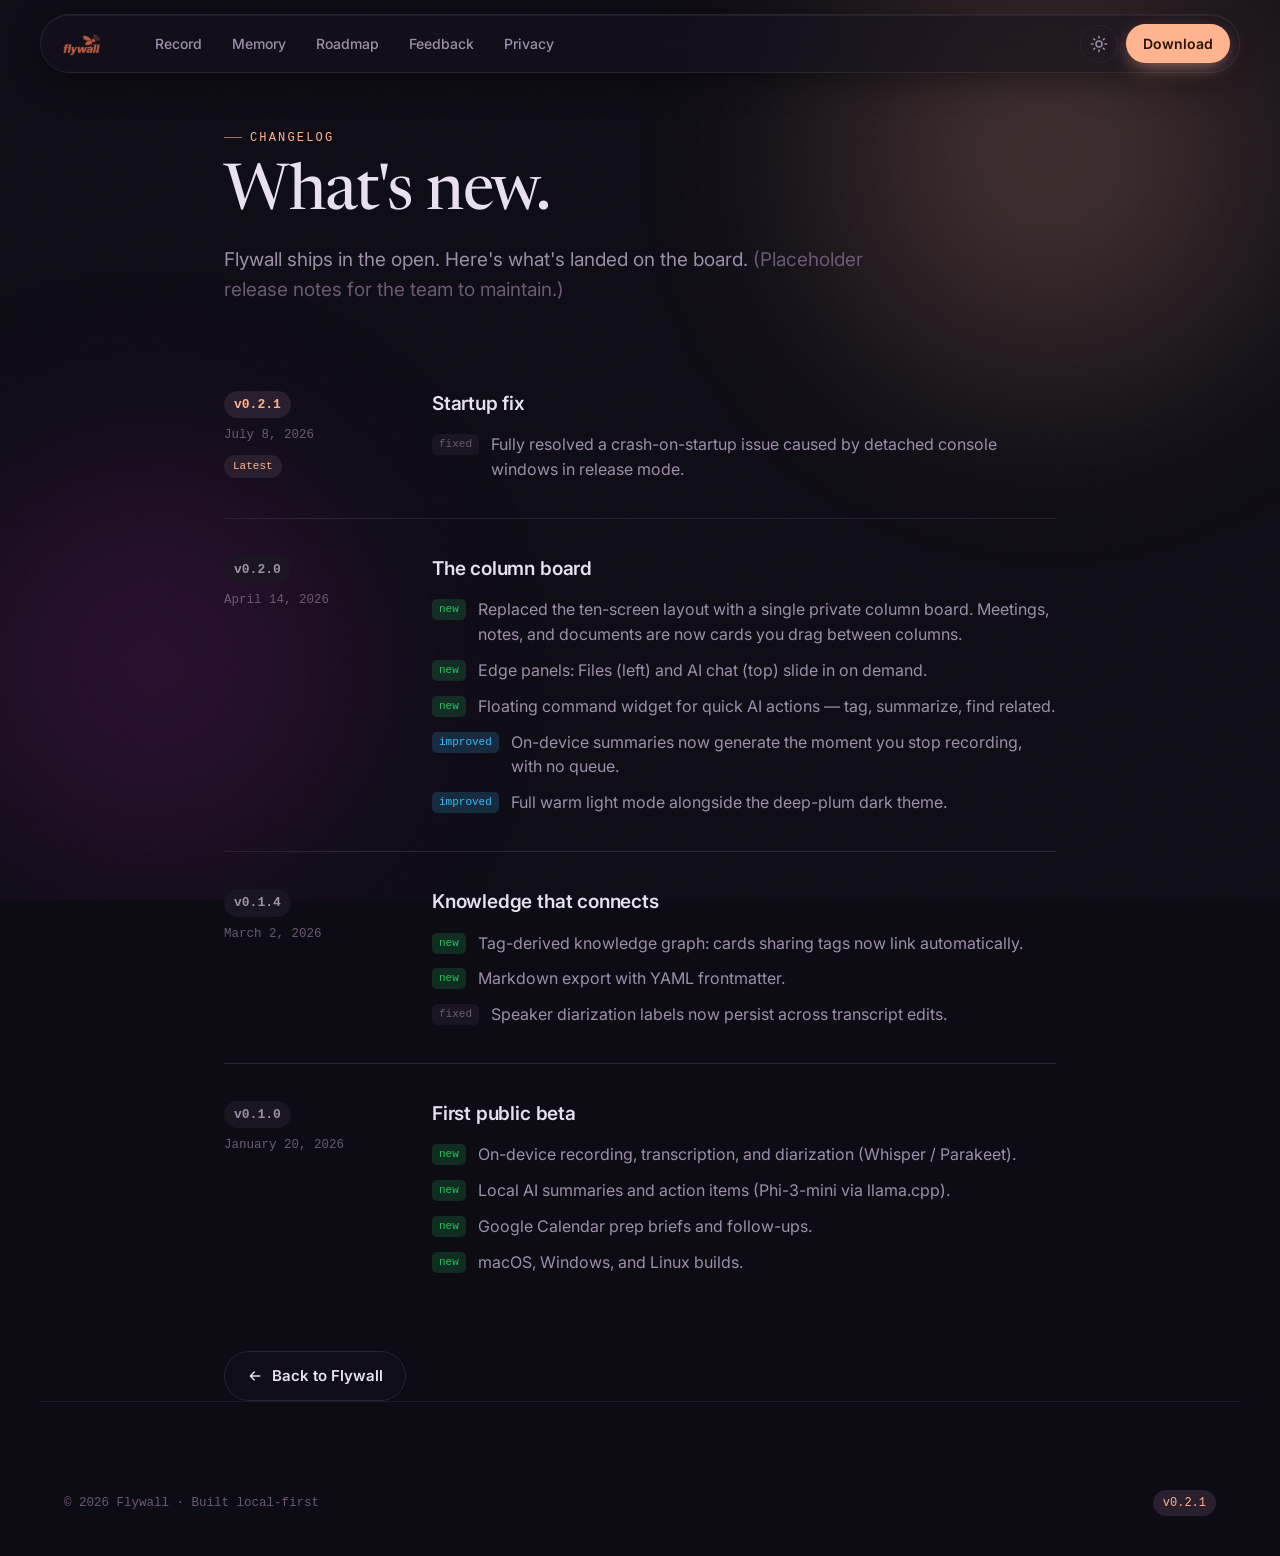
==== commit 8bd89b75: "Bump version to v0.2.1 and add new Windows installer" ====
--- a/changelog.html
+++ b/changelog.html
@@ -63,9 +63,22 @@
   <div style="margin-top:48px;">
     <div class="rel">
       <div class="rel-side">
-        <div class="rel-ver"><span class="ver-badge">v0.2.0</span></div>
+        <div class="rel-ver"><span class="ver-badge">v0.2.1</span></div>
+        <div class="rel-date">July 8, 2026</div>
+        <span class="rel-tag latest">Latest</span>
+      </div>
+      <div>
+        <h3>Startup fix</h3>
+        <ul>
+          <li><span class="k fix">fixed</span><span>Fully resolved a crash-on-startup issue caused by detached console windows in release mode.</span></li>
+        </ul>
+      </div>
+    </div>
+
+    <div class="rel">
+      <div class="rel-side">
+        <div class="rel-ver"><span class="ver-badge" style="background:var(--bg-subtle);color:var(--text-secondary)">v0.2.0</span></div>
         <div class="rel-date">April 14, 2026</div>
-        <span class="rel-tag latest">Latest</span>
       </div>
       <div>
         <h3>The column board</h3>
@@ -117,7 +130,7 @@
 <footer class="footer container">
   <div class="footer-bottom" style="border-top:none;margin-top:24px;padding-top:0;">
     <span class="mono">© 2026 Flywall · Built local-first</span>
-    <span class="ver-badge">v0.2.0</span>
+    <span class="ver-badge">v0.2.1</span>
   </div>
 </footer>
 
--- a/css/tokens.css
+++ b/css/tokens.css
@@ -156,7 +156,8 @@
   line-height: 1.5;
   -webkit-font-smoothing: antialiased;
   text-rendering: optimizeLegibility;
-  overflow-x: hidden;
+  overflow-x: hidden; /* fallback for browsers without `clip` */
+  overflow-x: clip;   /* clips horizontal overflow without creating a scroll container, so position:sticky keeps working */
   transition: background 480ms var(--ease-smooth), color 480ms var(--ease-smooth);
 }
 
--- a/css/site.css
+++ b/css/site.css
@@ -390,6 +390,25 @@
 .pchip b { font-size: 15px; font-weight: 600; letter-spacing: -0.01em; }
 .pchip.active { border-color: color-mix(in oklch, var(--accent-primary) 60%, transparent); }
 .pchip.active .pn, .pchip.active b { color: var(--accent-primary); }
+
+/* Sticky pillar-chip nav: the three pills pin through the pillars, then release.
+   No background bar — they float over the page so there's no banner/band that
+   could clash with the ambient gradient behind. The pills themselves are opaque. */
+.pchips-sticky {
+  position: -webkit-sticky; position: sticky;
+  top: calc(var(--nav-h) + 10px);
+  z-index: 800;
+  padding: 6px 0;
+  background: transparent;
+  pointer-events: none; /* let the gaps between pills not block the page */
+}
+.pchips-sticky .pillar-chips { margin-top: 0; }
+.pchips-sticky .pchip { pointer-events: auto; }
+/* keep the 3 pillar targets clear of the pinned bar when jumped to via the chips */
+#record, #notes, #memory { scroll-margin-top: calc(var(--nav-h) + 64px); }
+@media (max-width: 760px) {
+  .pchips-sticky { position: static; } /* let it scroll normally on small screens */
+}
 
 .pillar-grid { display: grid; grid-template-columns: 1fr 1.12fr; gap: clamp(36px, 6vw, 84px); align-items: center; }
 .pillar-grid.reverse .pillar-copy { order: 2; }
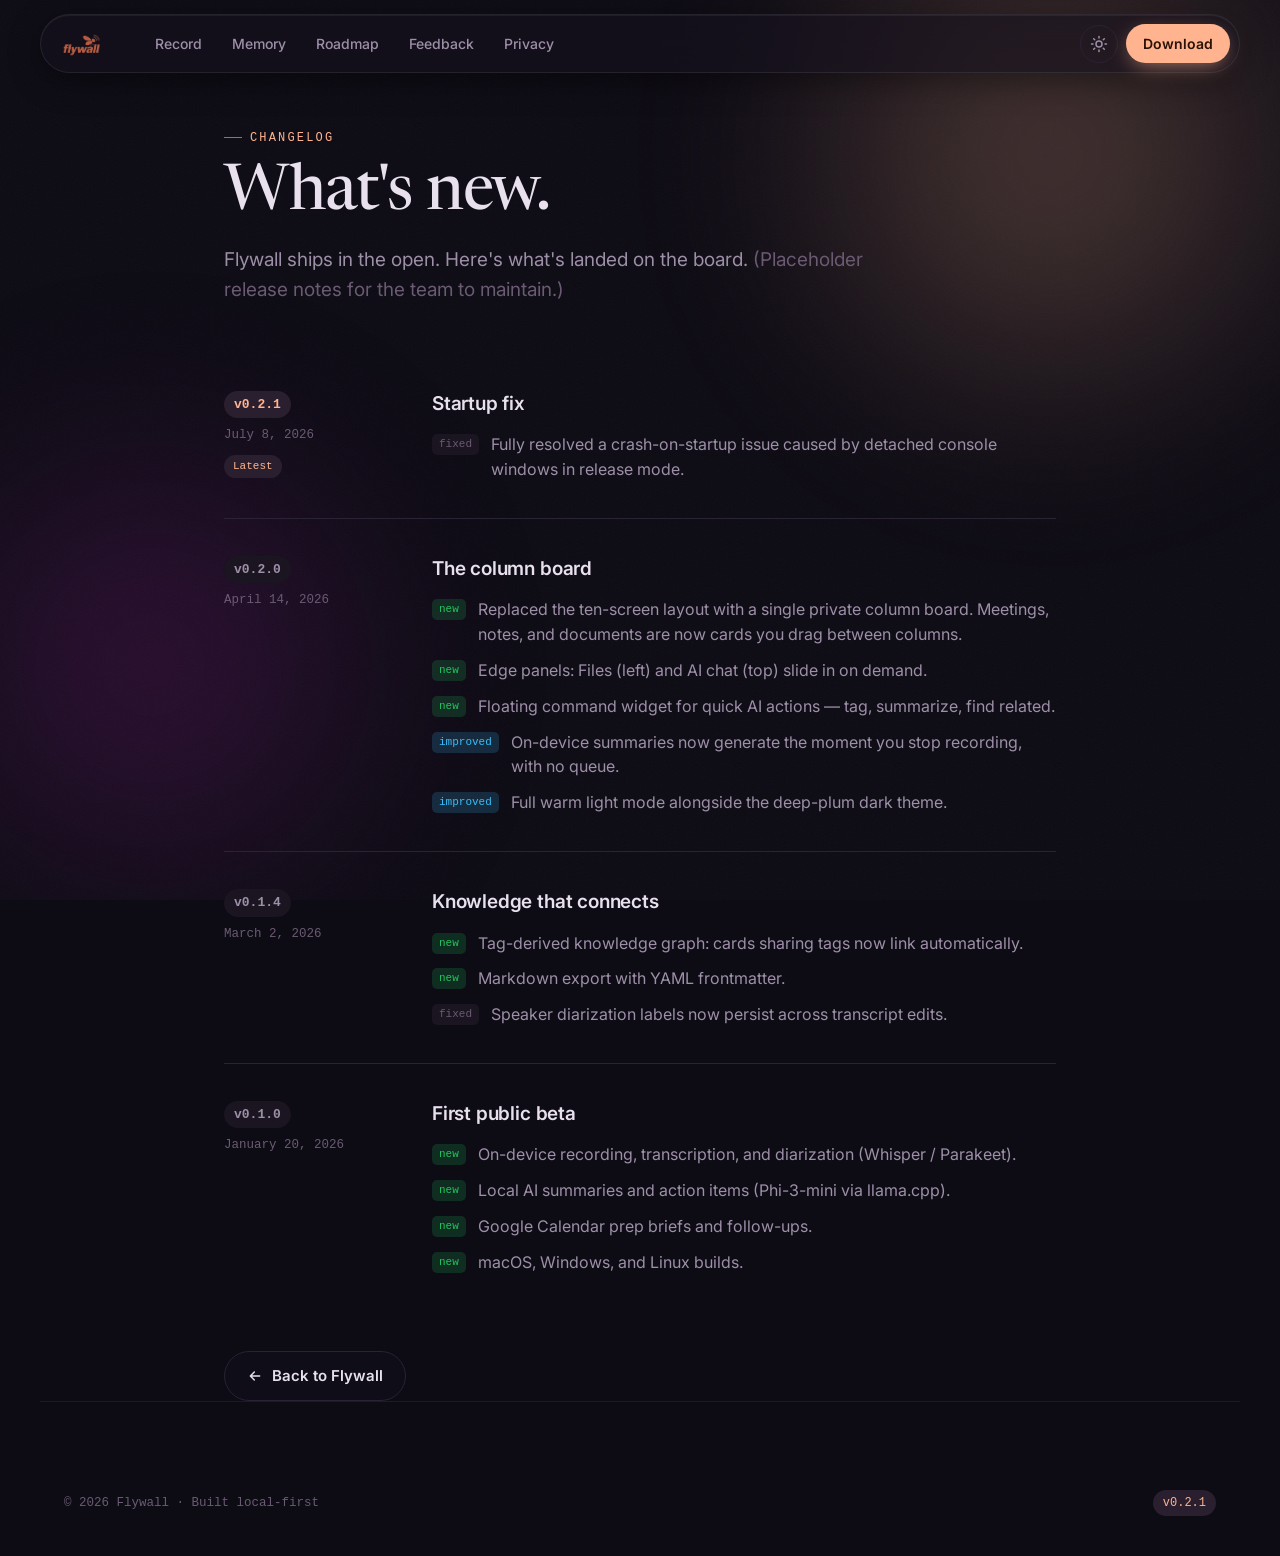
==== commit 81cfd157: "feat: add Google Analytics tracking" ====
--- a/changelog.html
+++ b/changelog.html
@@ -32,6 +32,14 @@
     .k.fix { background: var(--bg-subtle); color: var(--text-tertiary); }
     @media (max-width:600px){ .rel{ grid-template-columns:1fr; gap:14px; } .rel-side{ position:static; } }
   </style>
+  <!-- Google tag (gtag.js) -->
+  <script async src="https://www.googletagmanager.com/gtag/js?id=G-4VJD32J2JE"></script>
+  <script>
+    window.dataLayer = window.dataLayer || [];
+    function gtag(){dataLayer.push(arguments);}
+    gtag('js', new Date());
+    gtag('config', 'G-4VJD32J2JE');
+  </script>
 </head>
 <body>
 <svg width="0" height="0" style="position:absolute" aria-hidden="true"><defs>
